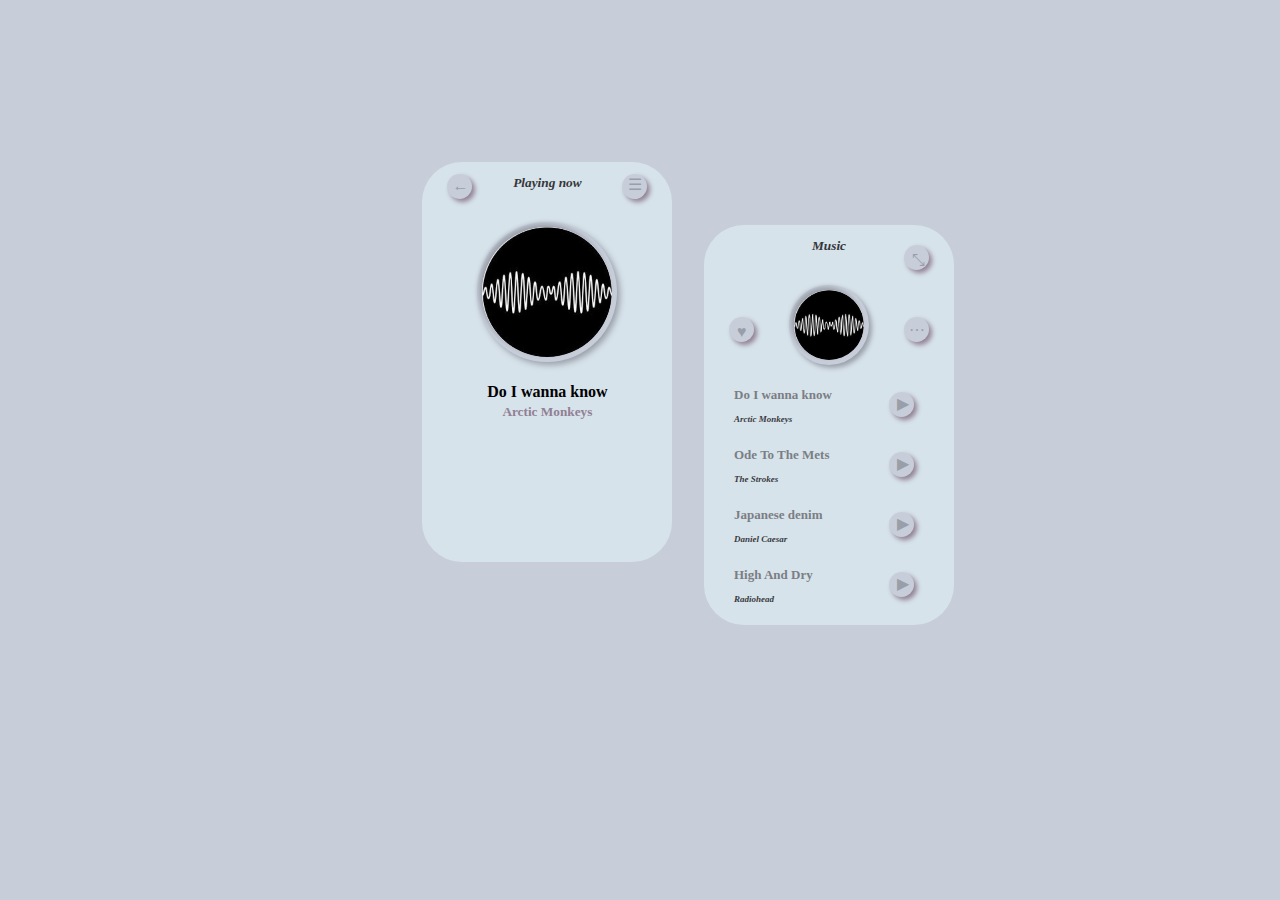
==== index.html @ ac3c73ca "Final" ====
<!DOCTYPE html>
<html lang="en">
<head>
    <link rel="stylesheet" href="styles.css">
    <meta charset="UTF-8">
    <meta name="viewport" content="width=device-width, initial-scale=1.0">
    <title>Music Player</title>
</head>
<body>
    <div class="playingDiv" id="playingDiv">
        <h3>Playing now</h3>
        <a class="premium" id="premium">Buy our Premium plan to enable audio controls</a>
        <div class="songPicB" id="songPicB"> 
         <img src="song1.jpg" class="songB oneB" id="songB oneB"> 
         <img src="song2.jpg" class="songB twoB" id="songB twoB"> 
         <img src="song3.jpg" class="songB threeB" id="songB threeB"> 
         <img src="song4.jpg" class="songB fourB" id="songB fourB"> </div>
        <div class="back" id="back"><a>&#8592;</a></div>
        <div class="threeBars" id="threeBars" onclick="Settings()"><a>&#9776;</a></div>
        <h4 class="title" id="title">Do I wanna know</h4>
        <h5 class="artist" id="artist">Arctic Monkeys</h5>
        <audio class="audio1" id="audio1" controls>
            <source src="DoI.weba" type="audio/ogg">
            Your browser does not support the audio element.
        </audio>
        <audio class="audio2" id="audio2" controls>
            <source src="Ode.weba" type="audio/ogg">
            Your browser does not support the audio element.
        </audio>
        <audio class="audio3" id="audio3" controls>
            <source src="Jap.weba" type="audio/ogg">
            Your browser does not support the audio element.
        </audio>
        <audio class="audio4" id="audio4" controls>
            <source src="Hig.weba" type="audio/ogg">
            Your browser does not support the audio element.
        </audio>
    </div>


    <div class="listDiv" id="listDiv">
        <h3>Music</h3>
        <div class="full" id="full" onclick="fullList()"><a>&#x2921;</a></div>
        <div class="songPic" id="songPic"> 
            <img src="song1.jpg" class="song one" id="song one">
            <img src="song2.jpg" class="song two" id="song two">
            <img src="song3.jpg" class="song three" id="song three">
            <img src="song4.jpg" class="song four" id="song four">
         </div>
        <div class="fav" id="fav" onclick="favouritees()"><a>&#x2665;</a></div>
        <div class="threeDots" id="threeDots" onclick="options()"><a>&hellip;</a></div>
        <div class="downList" id="downList">
            <div class="song1name" id="song1name" onclick="PicDoI()">
                <h4>Do I wanna know</h4>
                <h5>Arctic Monkeys</h5>
                <div class="playbtn" id="playbtn"> <a class="play1" id="play1"> ▶ </a></div>
            </div>
            <div class="song2name" id="song2name" onclick="PicODE()">
                <h4>Ode To The Mets</h4>
                <h5>The Strokes</h5>
                <div class="playbtn" id="playbtn"> <a class="play2" id="play2">▶ </a></div>
            </div>
            <div class="song3name" id="song3name" onclick="PicJap()">
                <h4>Japanese denim</h4>
                <h5>Daniel Caesar</h5>
                <div class="playbtn" id="playbtn"> <a class="play3" id="play3">▶ </a></div>
            </div>
            <div class="song4name" id="song4name" onclick="PicHig()">
                <h4>High And Dry</h4>
                <h5>Radiohead</h5>
                <div class="playbtn" id="playbtn"> <a class="play4" id="play4">▶ </a></div>
            </div>
        </div>
    </div>

    <div class="favDiv" id="favDiv">
        <h3>Favourites</h3>
        <div class="favLater" id="favLater"><a>&#x2665;</a></div>
        <div class="favBack" id="favBack" onclick="hideFavDiv()"><a>&#8592;</div>
        <h4>You have no Favourites</h4>

    </div>

    <div class="threeDotsDiv" id="threeDotsDiv">
        <h3>Options</h3>
        <div class="dotsLater" id="dotsLater"><a>&hellip;</a></div>
        <div class="dotsBack" id="dotsBack" onclick="hideDotsDiv()"><a>&#8592;</div>
        <h4>No options added so far</h4>

    </div>

    <div class="SettingsDiv" id="SettingsDiv">
        <h3>Settings</h3>
        <div class="SetsLater" id="SetsLater"><a>&#9776;</a></div>
        <div class="SetsBack" id="SetsBack" onclick="hideSetsDiv()"><a>&#8592;</div>
        <h4>Working in it</h4>

    </div>


    <div class="listDivBig" id="listDivBig">
        <h3>Music</h3>
        <div class="songPicBig" id="songPicBig"> 
            <img src="song1.jpg" class="songBig one" id="songBig">
            <img src="song2.jpg" class="songBig two" id="songBig">
            <img src="song3.jpg" class="songBig three" id="songBig">
            <img src="song4.jpg" class="songBig four" id="songBig">
         </div>
        <div class="listBigBack" id="listBigBack" onclick="closeListBig()"><a>&#8592;</a></div>
        <div class="downList" id="downList">
            <div class="song1name" id="song1name" onclick="PicDoI()">
                <h4>Do I wanna know</h4>
                <h5>Arctic Monkeys</h5>
                <div class="playbtn" id="playbtn"> <a class="play1" id="play1a"> ▶ </a></div>
            </div>
            <div class="song2name" id="song2name" onclick="PicODE()">
                <h4>Ode To The Mets</h4>
                <h5>The Strokes</h5>
                <div class="playbtn" id="playbtn"> <a class="play2" id="play2a">▶ </a></div>
            </div>
            <div class="song3name" id="song3name" onclick="PicJap()">
                <h4>Japanese denim</h4>
                <h5>Daniel Caesar</h5>
                <div class="playbtn" id="playbtn"> <a class="play3" id="play3a">▶ </a></div>
            </div>
            <div class="song4name" id="song4name" onclick="PicHig()">
                <h4>High and Dry</h4>
                <h5>Radiohead</h5>
                <div class="playbtn" id="playbtn"> <a class="play4" id="play4a">▶ </a></div>
            </div>
        </div>
    </div>


    <script src="script.js"></script>
</body>
</html>
---- styles.css ----
body{
    background-color:#c7ceda;
    }
    
    .listDiv{
    background-color: #d7e3eb;
    border-radius: 40px;
    position: absolute;
    top: 25%;
    left: 55%;
    height: 400px;
    width: 250px;
    display: flex;
    justify-content: center;
    }

    .listDiv:hover{
      box-shadow: 20px 20px 0px #a4b7ef;
      transition: 0.5s;
        }
    
    .favDiv{
        visibility: hidden;
        background-color: #d7e3eb;
        border-radius: 40px;
        position: absolute;
        top: 25%;
        left: 55%;
        height: 400px;
        width: 250px;
        display: flex;
        justify-content: center;
        }

        .threeDotsDiv{
            visibility: hidden;
            background-color: #d7e3eb;
            border-radius: 40px;
            position: absolute;
            top: 25%;
            left: 55%;
            height: 400px;
            width: 250px;
            display: flex;
            justify-content: center;
            }

            .SettingsDiv{
                visibility: hidden;
                background-color: #d7e3eb;
                border-radius: 40px;
                position: absolute;
                top: 25%;
                left: 55%;
                height: 400px;
                width: 250px;
                display: flex;
                justify-content: center;
                }

                .SetsLater{
                    height: 50px;
                    width: 50px;
                    border-radius: 50%;
                    background-color:#c7ceda;
                    position: absolute;
                    top: 7%;
                    left: 100px;
                    box-shadow: 3px 3px 5px #918093;
                    font-size: xx-large;
                }
            
                .SetsLater a{
                    position: relative;
                    top: 0%;
                    left: 20%;
                    color: #999fa9;
            
                }
            
                .SettingsDiv h3{
                    margin: 5px;
                    position:relative;
                    top: 0%;
                    left: 50px;
            
                }
            
                .SettingsDiv h4{
                    margin: 5px;
                    position: relative;
                    top: 50%;
                    right: 23%;
                    font-style: italic;
                    color:#918093;
                }
                
                .SetsBack{
                    height: 25px;
                    width: 25px;
                    border-radius: 50%;
                    background-color:#c7ceda;
                    position: absolute;
                    top: 23%;
                    left: 10%;
                    box-shadow: 3px 3px 5px #918093;
                    cursor: pointer;
                }
            
                .SetsBack:hover{
                    background-color: #658ccf;
                }
            
                .SetsBack a{
                        position: relative;
                        top: 3px;
                        left: 5px;
                        color: #999fa9;    
                }
                
              


    h3{
        color: #353639;
        font-style: italic;
        font-size: smaller;
    }
    
    .songPic{
        height: 80px;
        width: 80px;
        border-radius: 50%;
        background-color:#c7ceda;
        position: absolute;
        top: 15%;
        box-shadow: 3px 3px 5px #999fa9;
    }
    
    .fav{
        height: 25px;
        width: 25px;
        border-radius: 50%;
        background-color:#c7ceda;
        position: absolute;
        top: 23%;
        left: 10%;
        box-shadow: 3px 3px 5px #918093;
    }

    .favLater{
        height: 50px;
        width: 50px;
        border-radius: 50%;
        background-color:#c7ceda;
        position: absolute;
        top: 7%;
        left: 100px;
        box-shadow: 3px 3px 5px #918093;
        font-size: xx-large;
    }

    .favLater a{
        position: relative;
        top: 20%;
        left: 32%;
        color: #999fa9;

    }

    .favDiv h3{
        margin: 5px;
        position:absolute;
        top: 0%;
    }

    .favDiv h4{
        margin: 5px;
        position: relative;
        top: 50%;
        font-style: italic;
        color:#918093;
    }
    
    .favBack{
        height: 25px;
        width: 25px;
        border-radius: 50%;
        background-color:#c7ceda;
        position: absolute;
        top: 23%;
        left: 10%;
        box-shadow: 3px 3px 5px #918093;
        cursor: pointer;
    }

    .favBack:hover{
        background-color: #658ccf;
    }

    .favBack a{
            position: relative;
            top: 3px;
            left: 5px;
            color: #999fa9;    
    }
    


    .dotsLater{
        height: 50px;
        width: 50px;
        border-radius: 50%;
        background-color:#c7ceda;
        position: absolute;
        top: 7%;
        left: 100px;
        box-shadow: 3px 3px 5px #918093;
        font-size: xx-large;
    }

    .dotsLater a{
        position: relative;
        top: 0%;
        left: 20%;
        color: #999fa9;

    }

    .threeDotsDiv h3{
        margin: 5px;
        position:relative;
        top: 0%;
        left: 85px;

    }

    .threeDotsDiv h4{
        margin: 5px;
        position: relative;
        top: 50%;
        right: 15%;
        font-style: italic;
        color:#918093;
    }
    
    .dotsBack{
        height: 25px;
        width: 25px;
        border-radius: 50%;
        background-color:#c7ceda;
        position: absolute;
        top: 23%;
        left: 10%;
        box-shadow: 3px 3px 5px #918093;
        cursor: pointer;
    }

    .dotsBack:hover{
        background-color: #658ccf;
    }

    .dotsBack a{
            position: relative;
            top: 3px;
            left: 5px;
            color: #999fa9;    
    }
    
    .threeDots{
        height: 25px;
        width: 25px;
        border-radius: 50%;
        background-color:#c7ceda;
        position: absolute;
        top: 23%;
        right: 10%;
        box-shadow: 3px 3px 5px #918093;
    }
    
    .song{
        height:70px ;
        width:70px ;
        border-radius: 50%;
        position: absolute;
       top: 5px;
       left: 5px;
       box-shadow: -3px -3px 5px #999fa9;
    }
    
    .two, .three, .four{
        visibility: hidden;
    }

    .twoB, .threeB, .fourB{
        visibility: hidden;
    }

    .threeDots a{
        position: relative;
        top: 0px;
        left: 5px;
        color: #999fa9;
    }
    
    .fav a{
        position: relative;
        top: 6px;
        left: 8px;
        color: #999fa9;
    }
    
    .downList{
        width: 220px;
        height: 230px;
        position: absolute;
        top: 37%;
        display: flex;
        flex-direction: column;
    }
    
    .song1name{
        margin: 10px;
        height: 40px;
        width: 200px;
        border-radius: 10px;
    }
    
    .song2name{
        border-radius: 10px;
        margin: 10px;
        height: 40px;
        width: 200px;
    }
    
    .song3name{
        margin: 10px;
        height: 40px;
        width: 200px;
        border-radius: 10px;
    }
    
    .song4name{
        margin: 10px;
        height: 40px;
        width: 200px;
        border-radius: 10px;
    }
    
    .song1name h4{
        margin-left: 5px;
       position: relative;
        bottom: 13px;
        font-size: small;
        color: #7b7e84;
    }
    
    .song1name h5{
        margin-left: 5px;
        position: relative;
         bottom: 20px;
         font-size: xx-small;
         font-style: italic;
         color: #393a3e;
     }
    
     .song2name h4{
        margin-left: 5px;
       position: relative;
        bottom: 13px;
        font-size: small;
        color: #7b7e84;
    }
    
    .song2name h5{
        margin-left: 5px;
        position: relative;
         bottom: 20px;
         font-size: xx-small;
         font-style: italic;
         color: #393a3e;
     }
    
     .song3name h4{
        margin-left: 5px;
       position: relative;
        bottom: 13px;
        font-size: small;
        color: #7b7e84;
    }
    
    .song3name h5{
        margin-left: 5px;
        position: relative;
         bottom: 20px;
         font-size: xx-small;
         font-style: italic;
         color: #393a3e;
     }
    
     .song4name h4{
        margin-left: 5px;
       position: relative;
        bottom: 13px;
        font-size: small;
        color: #7b7e84;
    }
    
    .song4name h5{
        margin-left: 5px;
        position: relative;
         bottom: 20px;
         font-size: xx-small;
         font-style: italic;
         color: #393a3e;
     }
    
     .playbtn{
        height: 25px;
        width: 25px;
        border-radius: 50%;
        background-color:#c7ceda;
        position: relative;
        right: 5px;
        bottom: 67px;
        left: 160px;
        box-shadow: 3px 3px 5px #918093;
     }
    
     .playbtn a{
        position: relative;
        top: 2px;
        left: 8px;
        color: #999fa9;
    }
    
    .song1name:hover, 
    .song2name:hover, 
    .song3name:hover, 
    .song4name:hover {
        background-color: #a4b7ef;
        cursor: pointer;
        
    }
    
    .one:hover, .two:hover, .three:hover, .four:hover{
        height:80px ;
        width:80px ;
        border-radius: 50%;
        position: relative;
       top: 5px;
       left: 5px;
       transition: 0.5s;
       box-shadow: 0px 0px 0px #d7e3eb;
       cursor: pointer;
    }
    
    .playbtn:hover{
        background-color:#f5dffa;
     }
    
     .fav:hover{
        background-color:#658ccf;
        cursor: pointer;
    }
    
    .threeDots:hover{
        background-color:#658ccf;
        cursor: pointer;
    }
    
    .playingDiv:hover{
        box-shadow: -20px 20px 0px #a4b7ef;
      transition: 0.5s; 
    }
    
    .playingDiv{
        background-color: #d7e3eb;
        border-radius: 40px;
        position: absolute;
        top: 18%;
        left: 33%;
        height: 400px;
        width: 250px;
        display: flex;
        justify-content: center;
        }
    
    .songPicB{
        height: 140px;
        width: 140px;
        border-radius: 50%;
        background-color:#c7ceda;
        position: absolute;
        top: 15%;

        box-shadow: 3px 3px 6px #999fa9;

        
    }
    
    .songB{
        height:130px ;
        width:130px ;
        border-radius: 50%;
        position: absolute;
       top: 5px;
       left: 5px;
       box-shadow: -3px -3px 5px #999fa9;
    }
    
    .back{
        height: 25px;
        width: 25px;
        border-radius: 50%;
        background-color:#c7ceda;
        position: absolute;
        top: 3%;
        left: 10%;
        box-shadow: 3px 3px 5px #918093;
    }
    
    .threeBars{
        height: 25px;
        width: 25px;
        border-radius: 50%;
        background-color:#c7ceda;
        position: absolute;
        top: 3%;
        right: 10%;
        box-shadow: 3px 3px 5px #918093;
    }
    
    .threeBars a{
        position: relative;
        top: 1px;
        left: 6px;
        color: #999fa9;
    }
    
    .back a{
        position: relative;
        top: 3px;
        left: 5px;
        color: #999fa9;
    }
    
    .playingDiv h4{
    position: absolute;
    top: 50%;
    }
    
    .playingDiv h5{
    position: absolute;
    top: 55%;
    color: #918093;
    }
    
    .audio1, .audio2, .audio3, .audio4{
        position: absolute;
        top: 70%;
        width: 200px;
        visibility: hidden;
    }
    
    .back:hover{
        background-color:#658ccf;
        cursor: pointer;
    }
    
    .threeBars:hover{
        background-color:#658ccf;
        cursor: pointer;
    }

    .listDivBig{
        visibility: hidden;
        background-color: #d7e3eb;
        border-radius: 40px;
        position: absolute;
        top: 10%;
        left: 42%;
        height: 480px;
        width: 300px;
        display: flex;
        justify-content: center;
        }
        .songPicBig{
            height: 96px;
            width: 96px;
            border-radius: 50%;
            background-color:#c7ceda;
            position: absolute;
            left: 35%;
            top: 15%;
            box-shadow: 3px 3px 5px #999fa9;
        }

        .songBig{
            height:80px ;
            width: 80px;
            border-radius: 50%;
            position: absolute;
           top: 8px;
           left: 8px;
           box-shadow: -3px -3px 5px #999fa9;
        }
        
        .songBig:hover{
            height: 96px;
            width: 96px;
            border-radius: 50%;
            position: absolute;
           top: 5px;
           left: 5px;
           box-shadow: -3px -3px 5px #999fa9;
        }

        .full{
            height: 25px;
            width: 25px;
            border-radius: 50%;
            background-color:#c7ceda;
            position: absolute;
            top: 5%;
            right: 10%;
            box-shadow: 3px 3px 5px #918093;
            cursor: pointer;
        }

        .full:hover{
            background-color: #658ccf;
        }

        .full a{
            position: absolute;
            left: 30%;
            top: 22%;
            color:#999fa9;
        }

        .listBigBack{
            height: 25px;
            width: 25px;
            border-radius: 50%;
            background-color:#c7ceda;
            position: absolute;
            top: 23%;
            left: 10%;
            box-shadow: 3px 3px 5px #918093;
        }

        .listBigBack:hover{
          background-color: #658ccf;
          cursor: pointer;
        }

        .listBigBack a{
            position: absolute;
            left: 20%;
            top: 15%;
            color:#999fa9;
        }

        .premium{
           visibility: hidden;
            position: absolute;
            top: 70%;
            margin: 2px;
            font-style: italic;
            color: #999fa9;
            text-align: center;
        }
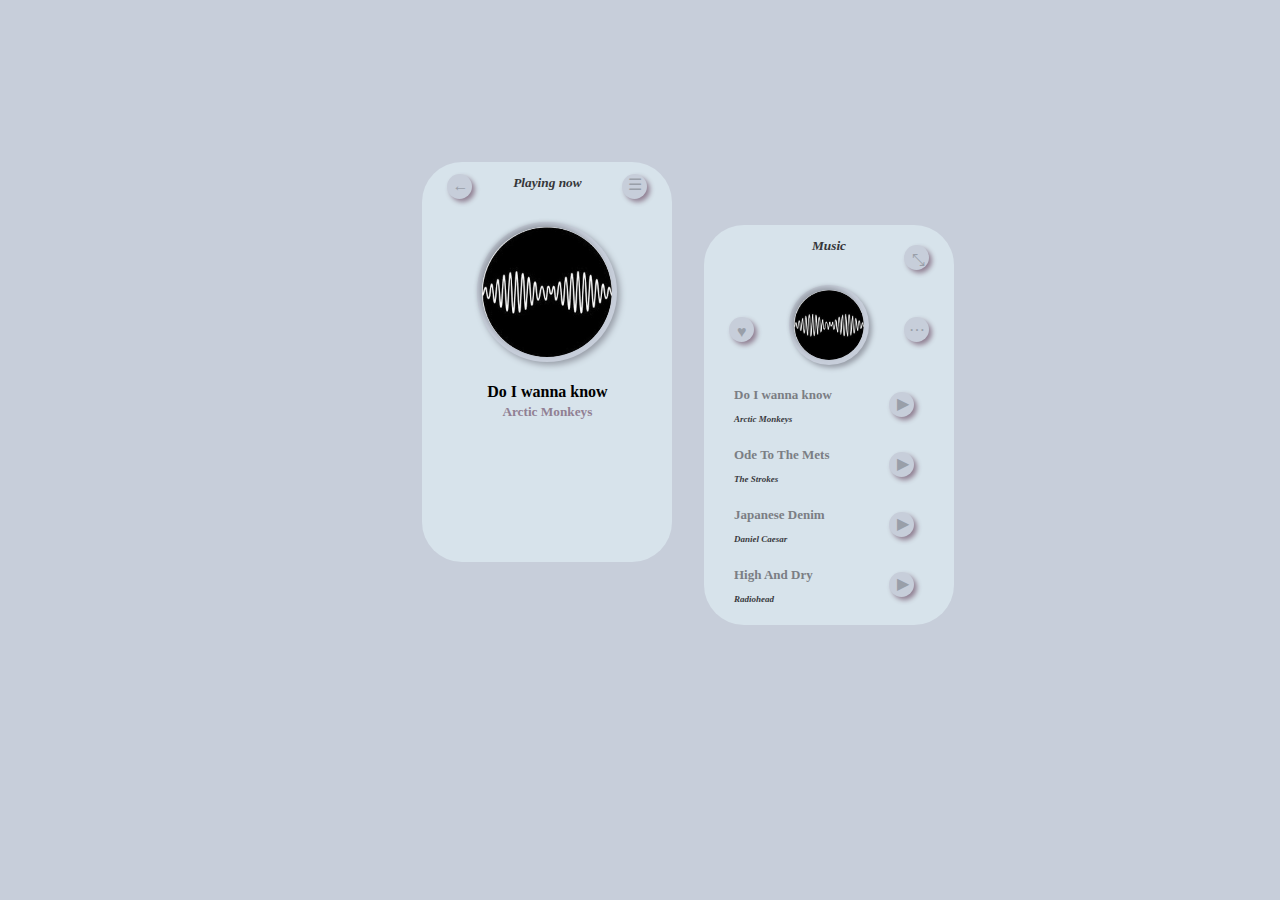
==== commit 6eb8444d: "wyawya" ====
--- a/index.html
+++ b/index.html
@@ -61,7 +61,7 @@
                 <div class="playbtn" id="playbtn"> <a class="play2" id="play2">▶ </a></div>
             </div>
             <div class="song3name" id="song3name" onclick="PicJap()">
-                <h4>Japanese denim</h4>
+                <h4>Japanese Denim</h4>
                 <h5>Daniel Caesar</h5>
                 <div class="playbtn" id="playbtn"> <a class="play3" id="play3">▶ </a></div>
             </div>
--- a/styles.css
+++ b/styles.css
@@ -670,4 +670,22 @@
             font-style: italic;
             color: #999fa9;
             text-align: center;
-        }+        }
+
+    
+          audio::-webkit-media-controls-play-button,
+          audio::-webkit-media-controls-volume-slider,
+          audio::-webkit-media-controls-current-time-display,
+          audio::-webkit-media-controls-time-remaining-display,
+          audio::-webkit-media-controls-mute-button,
+          audio::-webkit-media-controls-seek-back-button,
+          audio::-webkit-media-controls-seek-forward-button,
+          audio::-webkit-media-controls-fullscreen-button {
+            display: none;
+          }
+
+          audio::-webkit-media-controls-menu-button {
+            display: none !important;
+          }
+          
+      